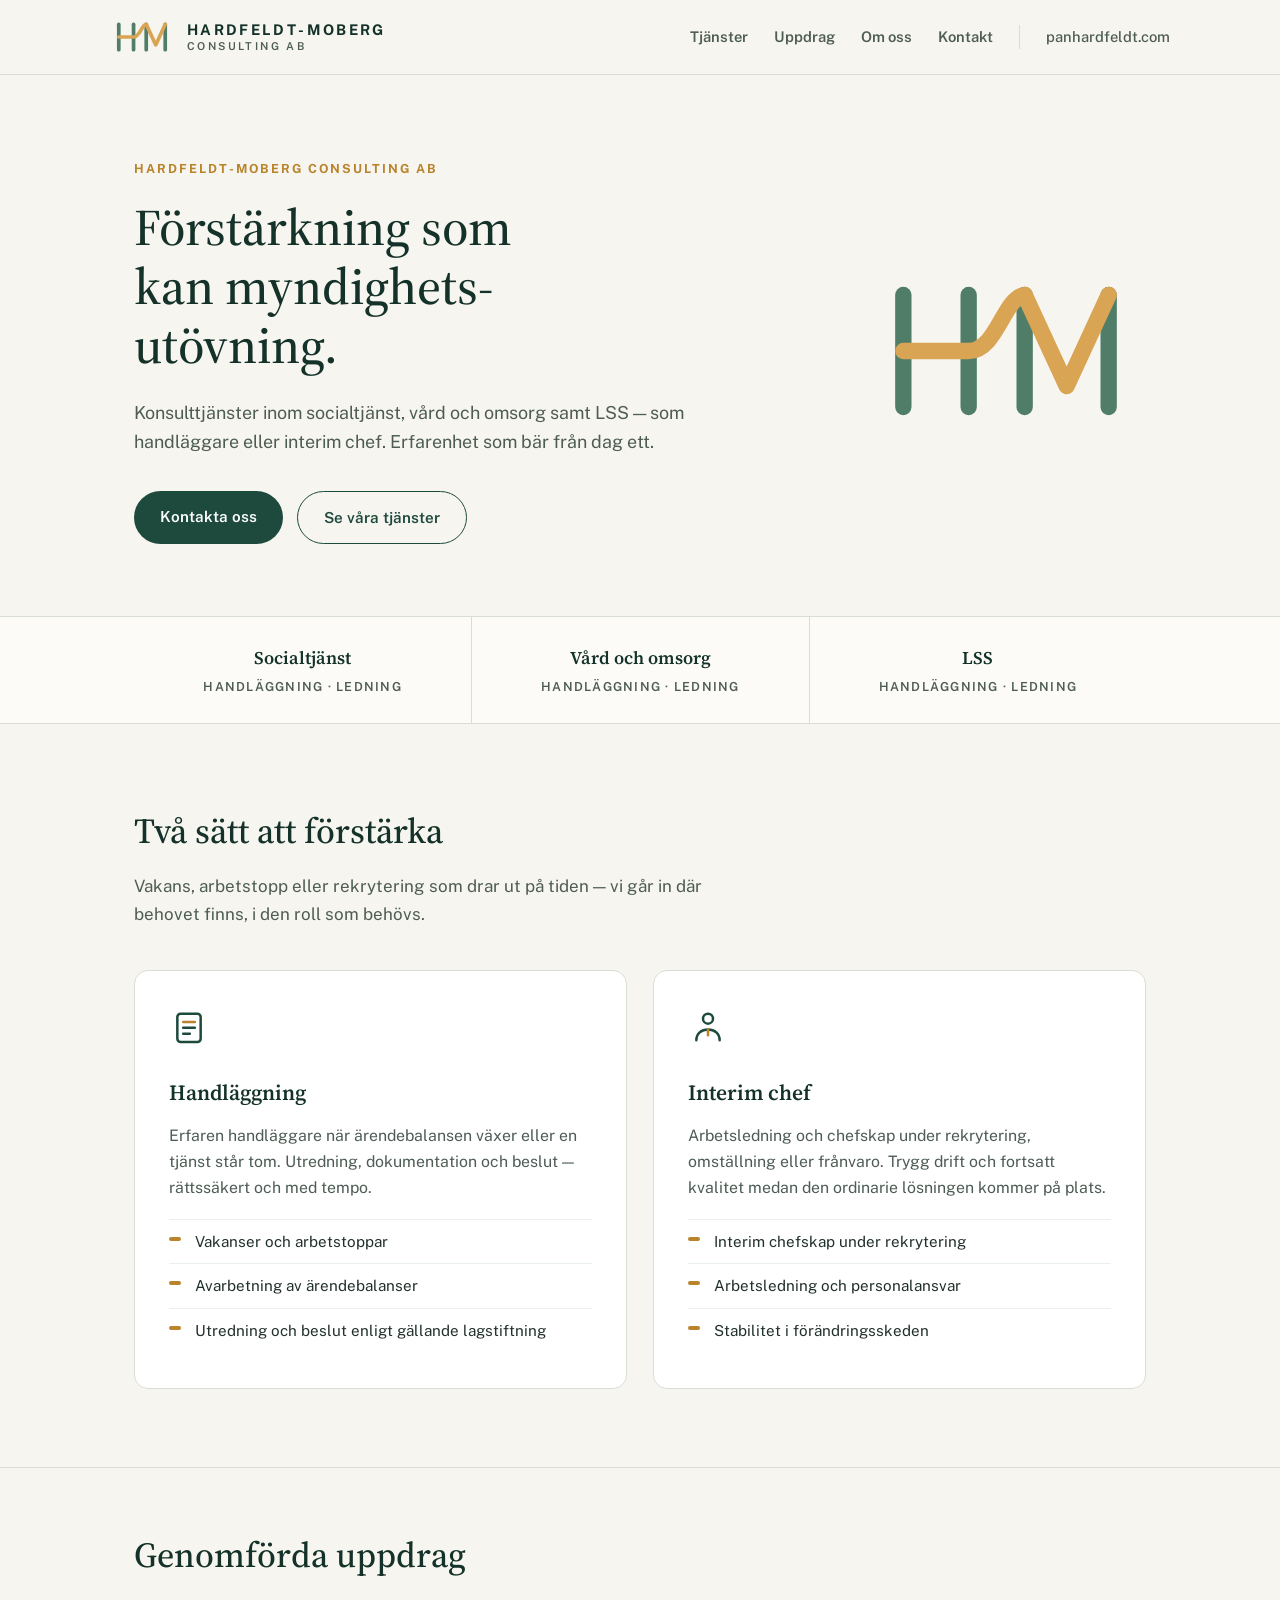
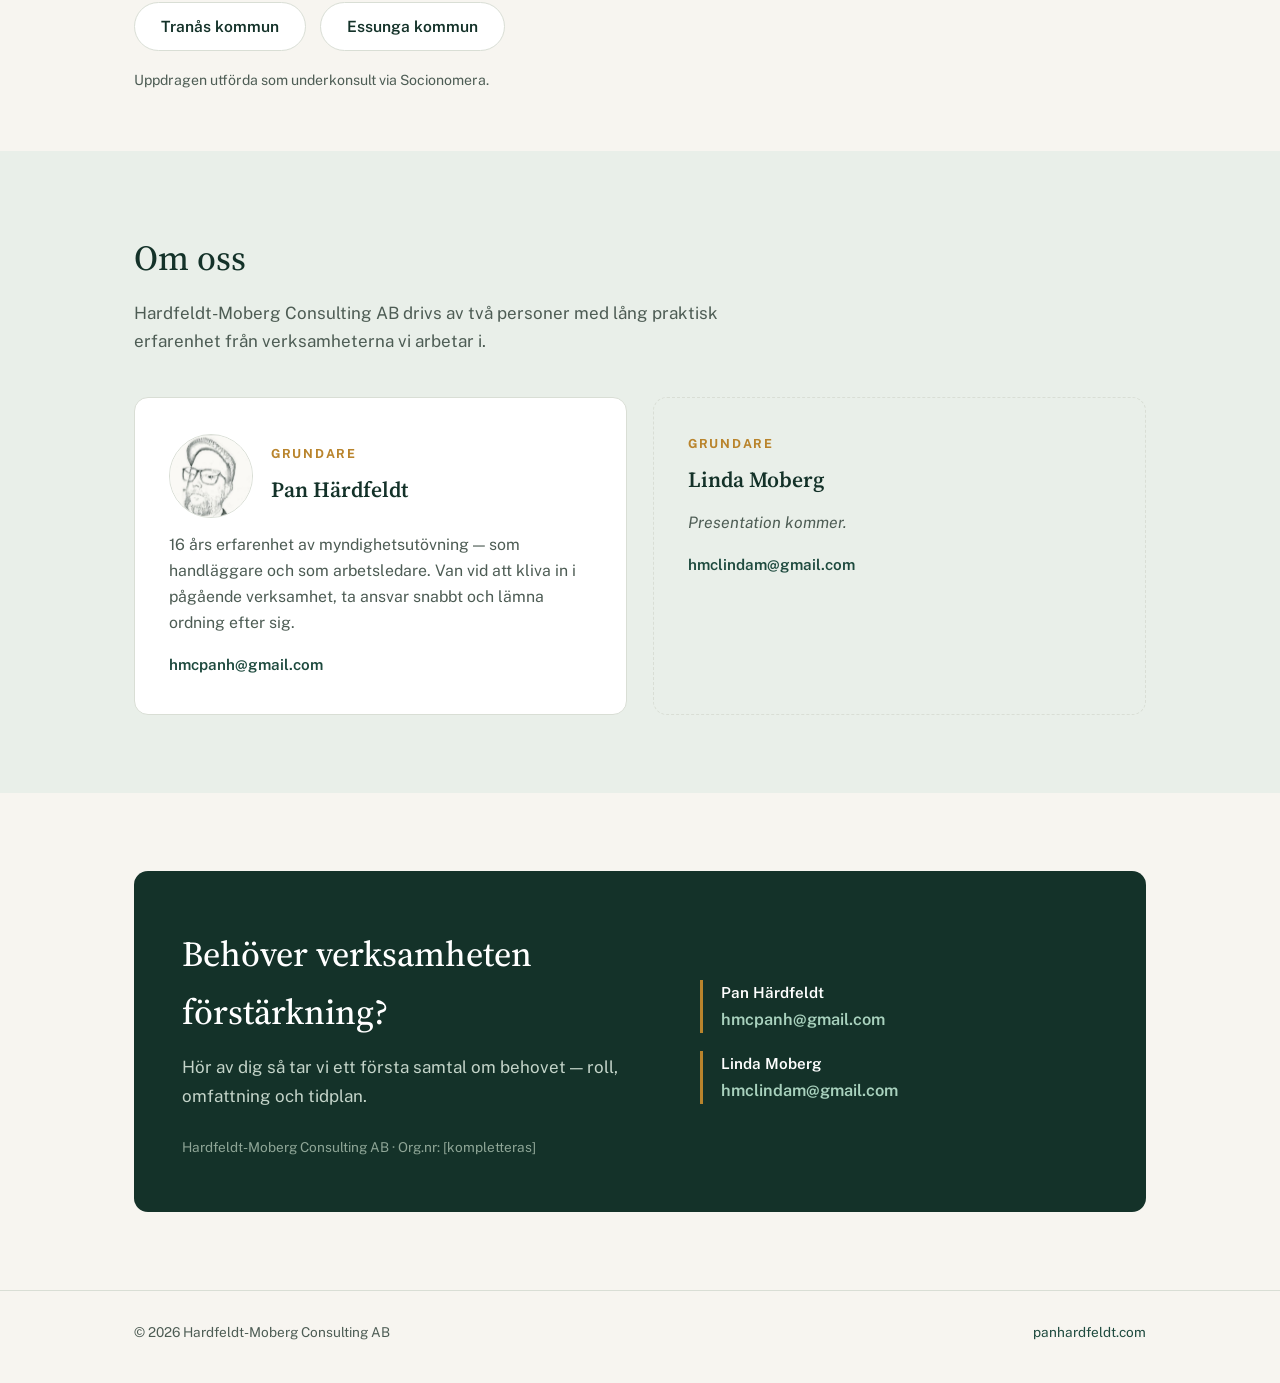
==== konsult/index.html @ 7de7f47b "Add Hardfeldt Moberg Consulting subpage at /konsult/ - New konsult/index.html (copied verbatim from " ====
<!DOCTYPE html>
<html lang="sv">
<head>
<meta charset="UTF-8">
<meta name="viewport" content="width=device-width, initial-scale=1.0">
<title>Hardfeldt-Moberg Consulting AB — Konsulttjänster inom socialtjänst, vård och omsorg samt LSS</title>
<meta name="description" content="Konsulttjänster inom socialtjänst, vård och omsorg samt LSS — som handläggare eller interim chef.">
<link rel="preconnect" href="https://fonts.googleapis.com">
<link rel="preconnect" href="https://fonts.gstatic.com" crossorigin>
<link href="https://fonts.googleapis.com/css2?family=Source+Serif+4:opsz,wght@8..60,400;8..60,500;8..60,600&family=Public+Sans:wght@400;500;600;700&display=swap" rel="stylesheet">
<style>
  :root{
    --paper:#F7F5F0;
    --panel:#E9EFE9;
    --ink:#22302A;
    --ink-soft:#4D5C54;
    --green:#1E4A3E;
    --green-deep:#143229;
    --honung:#B9842C;
    --line:#D9DED5;
    --radius:14px;
  }
  *{margin:0;padding:0;box-sizing:border-box}
  html{scroll-behavior:smooth}
  body{
    background:var(--paper);
    color:var(--ink);
    font-family:'Public Sans',system-ui,sans-serif;
    font-size:17px;
    line-height:1.65;
    -webkit-font-smoothing:antialiased;
  }
  a{color:var(--green);text-decoration:none}
  a:hover{color:var(--green-deep)}
  :focus-visible{outline:3px solid var(--honung);outline-offset:3px;border-radius:4px}

  .wrap{max-width:1060px;margin:0 auto;padding:0 24px}

  /* ---------- Header ---------- */
  header{
    border-bottom:1px solid var(--line);
    background:var(--paper);
  }
  .header-inner{
    display:flex;align-items:center;justify-content:space-between;
    padding:18px 0;gap:16px;flex-wrap:wrap;
  }
  .brand{display:flex;align-items:center;gap:13px}
  .brand svg{flex-shrink:0}
  .brand-text{line-height:1.2}
  .brand-name{
    font-family:'Public Sans',sans-serif;
    font-weight:700;font-size:.92rem;color:var(--green-deep);
    letter-spacing:.16em;text-transform:uppercase;
  }
  .brand-sub{
    font-size:.68rem;font-weight:600;letter-spacing:.22em;
    text-transform:uppercase;color:var(--ink-soft);margin-top:2px;
  }
  nav{display:flex;align-items:center;gap:26px;font-size:.92rem;font-weight:600}
  nav a{color:var(--ink-soft)}
  nav a:hover{color:var(--green-deep)}
  nav .back{
    font-weight:500;color:var(--ink-soft);
    border-left:1px solid var(--line);padding-left:26px;
  }

  /* ---------- Hero ---------- */
  .hero{padding:84px 0 72px;position:relative;overflow:hidden}
  .hero-grid{
    display:grid;grid-template-columns:1fr auto;gap:48px;align-items:center;
  }
  .eyebrow{
    font-size:.78rem;font-weight:700;letter-spacing:.16em;
    text-transform:uppercase;color:var(--honung);margin-bottom:18px;
  }
  h1{
    font-family:'Source Serif 4',serif;
    font-weight:500;
    font-size:clamp(2.1rem,4.6vw,3.2rem);
    line-height:1.16;
    color:var(--green-deep);
    max-width:17ch;
    margin-bottom:22px;
  }
  .hero p.lead{
    font-size:1.12rem;color:var(--ink-soft);max-width:52ch;margin-bottom:34px;
  }
  .cta-row{display:flex;gap:14px;flex-wrap:wrap}
  .btn{
    display:inline-block;padding:13px 26px;border-radius:999px;
    font-weight:600;font-size:.95rem;transition:background .15s ease,color .15s ease;
  }
  .btn-primary{background:var(--green);color:#fff}
  .btn-primary:hover{background:var(--green-deep);color:#fff}
  .btn-secondary{border:1.5px solid var(--green);color:var(--green)}
  .btn-secondary:hover{background:var(--panel);color:var(--green-deep)}

  .hero-mark{display:block}
  @media (max-width:820px){
    .hero-grid{grid-template-columns:1fr}
    .hero-mark{display:none}
  }

  /* ---------- Domänrad ---------- */
  .domains{
    border-top:1px solid var(--line);
    border-bottom:1px solid var(--line);
    background:#FCFBF8;
  }
  .domains-inner{
    display:grid;grid-template-columns:repeat(3,1fr);
  }
  .domain{
    padding:26px 24px;text-align:center;
  }
  .domain + .domain{border-left:1px solid var(--line)}
  .domain .d-name{
    font-family:'Source Serif 4',serif;font-weight:600;
    font-size:1.12rem;color:var(--green-deep);
  }
  .domain .d-tag{
    font-size:.78rem;font-weight:600;letter-spacing:.1em;
    text-transform:uppercase;color:var(--ink-soft);margin-top:4px;
  }
  @media (max-width:680px){
    .domains-inner{grid-template-columns:1fr}
    .domain + .domain{border-left:none;border-top:1px solid var(--line)}
  }

  /* ---------- Tjänster ---------- */
  section{padding:78px 0}
  .section-head{margin-bottom:42px;max-width:60ch}
  h2{
    font-family:'Source Serif 4',serif;font-weight:500;
    font-size:clamp(1.7rem,3vw,2.2rem);color:var(--green-deep);
    margin-bottom:12px;
  }
  .section-head p{color:var(--ink-soft)}

  .services{display:grid;grid-template-columns:1fr 1fr;gap:26px}
  .service{
    background:#fff;border:1px solid var(--line);border-radius:var(--radius);
    padding:36px 34px;
  }
  .service .s-mark{margin-bottom:20px}
  h3{
    font-family:'Source Serif 4',serif;font-weight:600;
    font-size:1.35rem;color:var(--green-deep);margin-bottom:12px;
  }
  .service p{color:var(--ink-soft);font-size:.99rem}
  .service ul{
    list-style:none;margin-top:18px;
  }
  .service li{
    padding:9px 0 9px 26px;position:relative;
    font-size:.95rem;color:var(--ink);
    border-top:1px solid var(--panel);
  }
  .service li::before{
    content:"";position:absolute;left:0;top:17px;
    width:12px;height:4px;border-radius:2px;background:var(--honung);
  }
  @media (max-width:760px){.services{grid-template-columns:1fr}}

  /* ---------- Genomförda uppdrag ---------- */
  .assignments{padding:58px 0;border-top:1px solid var(--line)}
  .assign-row{display:flex;gap:14px;flex-wrap:wrap;margin-top:6px}
  .assign{
    background:#fff;border:1px solid var(--line);border-radius:999px;
    padding:11px 26px;font-weight:600;color:var(--green-deep);font-size:.97rem;
  }
  .assign-note{margin-top:18px;font-size:.88rem;color:var(--ink-soft)}

  /* ---------- Om oss ---------- */
  .about{background:var(--panel)}
  .people{display:grid;grid-template-columns:1fr 1fr;gap:26px}
  .person{
    background:#fff;border:1px solid var(--line);border-radius:var(--radius);
    padding:36px 34px;
  }
  .person .p-role{
    font-size:.78rem;font-weight:700;letter-spacing:.14em;
    text-transform:uppercase;color:var(--honung);margin-bottom:8px;
  }
  .person p{color:var(--ink-soft);font-size:.99rem;margin-bottom:14px}
  .person .p-mail{font-weight:600;font-size:.95rem}
  .person-head{display:flex;align-items:center;gap:18px;margin-bottom:14px}
  .p-photo{
    width:84px;height:84px;border-radius:50%;
    object-fit:cover;border:1px solid var(--line);
    background:#FAF9F5;flex-shrink:0;
  }
  .person.placeholder{
    border-style:dashed;background:transparent;
  }
  .person.placeholder p.fill{
    font-style:italic;color:var(--ink-soft);
  }
  @media (max-width:760px){.people{grid-template-columns:1fr}}

  /* ---------- Kontakt ---------- */
  .contact-card{
    background:var(--green-deep);color:#EDF3EE;
    border-radius:var(--radius);padding:54px 48px;
    display:grid;grid-template-columns:1.2fr 1fr;gap:40px;align-items:center;
  }
  .contact-card h2{color:#fff}
  .contact-card p{color:#C4D4C9;max-width:46ch}
  .contact-list{display:flex;flex-direction:column;gap:18px}
  .contact-item{
    border-left:3px solid var(--honung);padding-left:18px;
  }
  .contact-item .c-name{font-weight:600;color:#fff;font-size:.95rem}
  .contact-item a{color:#A9D2BE;font-size:1.02rem;font-weight:600}
  .contact-item a:hover{color:#fff}
  .orgnr{
    margin-top:26px;font-size:.85rem;color:#8FA697;
  }
  @media (max-width:760px){
    .contact-card{grid-template-columns:1fr;padding:40px 30px}
  }

  /* ---------- Footer ---------- */
  footer{
    border-top:1px solid var(--line);padding:30px 0 40px;
    font-size:.85rem;color:var(--ink-soft);
    display:flex;justify-content:space-between;gap:16px;flex-wrap:wrap;
  }
  footer .wrap{display:flex;justify-content:space-between;gap:16px;flex-wrap:wrap;width:100%}

  /* ---------- Motion ---------- */
  @media (prefers-reduced-motion:no-preference){
    .hero .eyebrow,.hero h1,.hero .lead,.hero .cta-row{
      animation:rise .6s ease both;
    }
    .hero h1{animation-delay:.08s}
    .hero .lead{animation-delay:.16s}
    .hero .cta-row{animation-delay:.24s}
    @keyframes rise{from{opacity:0;transform:translateY(14px)}to{opacity:1;transform:none}}
  }
</style>
</head>
<body>

<header>
  <div class="wrap header-inner">
    <div class="brand">
      <!-- Logotyp: HM-ligatur i monolinje. Den honungsfärgade linjen är H:ets tvärbalk,
           flödar vidare och blir M:ets diagonaler — ett sammanhängande drag som binder de två namnen. -->
      <svg width="64" height="38" viewBox="0 0 120 72" role="img" aria-label="Hardfeldt-Moberg Consulting AB logotyp">
        <g fill="none" stroke-linecap="round" stroke-linejoin="round" stroke-width="7">
          <path d="M16 12 V60" stroke="#4F7D67"/>
          <path d="M44 12 V60" stroke="#4F7D67"/>
          <path d="M68 12 V60" stroke="#4F7D67"/>
          <path d="M104 12 V60" stroke="#4F7D67"/>
          <path d="M16 36 H44 C56 36 59 13 68 12 L86 51 L104 12" stroke="#D9A554"/>
        </g>
      </svg>
      <div class="brand-text">
        <div class="brand-name">Hardfeldt-Moberg</div>
        <div class="brand-sub">Consulting AB</div>
      </div>
    </div>
    <nav aria-label="Sidnavigering">
      <a href="#tjanster">Tjänster</a>
      <a href="#uppdrag">Uppdrag</a>
      <a href="#om-oss">Om oss</a>
      <a href="#kontakt">Kontakt</a>
      <a class="back" href="https://panhardfeldt.com">panhardfeldt.com</a>
    </nav>
  </div>
</header>

<main>

  <div class="hero">
    <div class="wrap hero-grid">
      <div>
        <div class="eyebrow">Hardfeldt-Moberg Consulting AB</div>
        <h1>Förstärkning som kan myndighets&shy;utövning.</h1>
        <p class="lead">Konsulttjänster inom socialtjänst, vård och omsorg samt LSS — som handläggare eller interim chef. Erfarenhet som bär från dag ett.</p>
        <div class="cta-row">
          <a class="btn btn-primary" href="mailto:hmcpanh@gmail.com">Kontakta oss</a>
          <a class="btn btn-secondary" href="#tjanster">Se våra tjänster</a>
        </div>
      </div>
      <!-- Märket i stort format -->
      <svg class="hero-mark" width="280" height="168" viewBox="0 0 120 72" aria-hidden="true">
        <g fill="none" stroke-linecap="round" stroke-linejoin="round" stroke-width="7">
          <path d="M16 12 V60" stroke="#4F7D67"/>
          <path d="M44 12 V60" stroke="#4F7D67"/>
          <path d="M68 12 V60" stroke="#4F7D67"/>
          <path d="M104 12 V60" stroke="#4F7D67"/>
          <path d="M16 36 H44 C56 36 59 13 68 12 L86 51 L104 12" stroke="#D9A554"/>
        </g>
      </svg>
    </div>
  </div>

  <div class="domains" aria-label="Verksamhetsområden">
    <div class="wrap domains-inner">
      <div class="domain">
        <div class="d-name">Socialtjänst</div>
        <div class="d-tag">Handläggning · Ledning</div>
      </div>
      <div class="domain">
        <div class="d-name">Vård och omsorg</div>
        <div class="d-tag">Handläggning · Ledning</div>
      </div>
      <div class="domain">
        <div class="d-name">LSS</div>
        <div class="d-tag">Handläggning · Ledning</div>
      </div>
    </div>
  </div>

  <section id="tjanster">
    <div class="wrap">
      <div class="section-head">
        <h2>Två sätt att förstärka</h2>
        <p>Vakans, arbetstopp eller rekrytering som drar ut på tiden — vi går in där behovet finns, i den roll som behövs.</p>
      </div>
      <div class="services">

        <article class="service">
          <svg class="s-mark" width="40" height="40" viewBox="0 0 48 48" aria-hidden="true">
            <rect x="10" y="8" width="28" height="34" rx="4" fill="none" stroke="#1E4A3E" stroke-width="3"/>
            <line x1="17" y1="18" x2="31" y2="18" stroke="#B9842C" stroke-width="3" stroke-linecap="round"/>
            <line x1="17" y1="25" x2="31" y2="25" stroke="#1E4A3E" stroke-width="3" stroke-linecap="round"/>
            <line x1="17" y1="32" x2="25" y2="32" stroke="#1E4A3E" stroke-width="3" stroke-linecap="round"/>
          </svg>
          <h3>Handläggning</h3>
          <p>Erfaren handläggare när ärendebalansen växer eller en tjänst står tom. Utredning, dokumentation och beslut — rättssäkert och med tempo.</p>
          <ul>
            <li>Vakanser och arbetstoppar</li>
            <li>Avarbetning av ärendebalanser</li>
            <li>Utredning och beslut enligt gällande lagstiftning</li>
          </ul>
        </article>

        <article class="service">
          <svg class="s-mark" width="40" height="40" viewBox="0 0 48 48" aria-hidden="true">
            <circle cx="24" cy="14" r="6" fill="none" stroke="#1E4A3E" stroke-width="3"/>
            <path d="M10 40c0-8 6-13 14-13s14 5 14 13" fill="none" stroke="#1E4A3E" stroke-width="3" stroke-linecap="round"/>
            <line x1="24" y1="27" x2="24" y2="34" stroke="#B9842C" stroke-width="3" stroke-linecap="round"/>
          </svg>
          <h3>Interim chef</h3>
          <p>Arbetsledning och chefskap under rekrytering, omställning eller frånvaro. Trygg drift och fortsatt kvalitet medan den ordinarie lösningen kommer på plats.</p>
          <ul>
            <li>Interim chefskap under rekrytering</li>
            <li>Arbetsledning och personalansvar</li>
            <li>Stabilitet i förändringsskeden</li>
          </ul>
        </article>

      </div>
    </div>
  </section>

  <section class="assignments" id="uppdrag">
    <div class="wrap">
      <div class="section-head" style="margin-bottom:18px">
        <h2>Genomförda uppdrag</h2>
      </div>
      <div class="assign-row">
        <div class="assign">Tranås kommun</div>
        <div class="assign">Essunga kommun</div>
      </div>
      <p class="assign-note">Uppdragen utförda som underkonsult via Socionomera.</p>
    </div>
  </section>

  <section id="om-oss" class="about">
    <div class="wrap">
      <div class="section-head">
        <h2>Om oss</h2>
        <p>Hardfeldt-Moberg Consulting AB drivs av två personer med lång praktisk erfarenhet från verksamheterna vi arbetar i.</p>
      </div>
      <div class="people">

        <article class="person">
          <div class="person-head">
            <img class="p-photo" src="[data-uri]" alt="Pan Härdfeldt, blyertsskiss" width="84" height="84">
            <div>
              <div class="p-role">Grundare</div>
              <h3 style="margin-bottom:0">Pan Härdfeldt</h3>
            </div>
          </div>
          <p>16 års erfarenhet av myndighetsutövning — som handläggare och som arbetsledare. Van vid att kliva in i pågående verksamhet, ta ansvar snabbt och lämna ordning efter sig.</p>
          <a class="p-mail" href="mailto:hmcpanh@gmail.com">hmcpanh@gmail.com</a>
        </article>

        <article class="person placeholder">
          <div class="p-role">Grundare</div>
          <h3>Linda Moberg</h3>
          <p class="fill">Presentation kommer.</p>
          <a class="p-mail" href="mailto:hmclindam@gmail.com">hmclindam@gmail.com</a>
        </article>

      </div>
    </div>
  </section>

  <!-- Vitsord: sektion läggs till här när referenser finns. Medvetet utelämnad tills dess. -->

  <section id="kontakt">
    <div class="wrap">
      <div class="contact-card">
        <div>
          <h2>Behöver verksamheten förstärkning?</h2>
          <p>Hör av dig så tar vi ett första samtal om behovet — roll, omfattning och tidplan.</p>
          <div class="orgnr">Hardfeldt-Moberg Consulting AB · Org.nr: [kompletteras]</div>
        </div>
        <div class="contact-list">
          <div class="contact-item">
            <div class="c-name">Pan Härdfeldt</div>
            <a href="mailto:hmcpanh@gmail.com">hmcpanh@gmail.com</a>
          </div>
          <div class="contact-item">
            <div class="c-name">Linda Moberg</div>
            <a href="mailto:hmclindam@gmail.com">hmclindam@gmail.com</a>
          </div>
        </div>
      </div>
    </div>
  </section>

</main>

<footer>
  <div class="wrap">
    <div>© 2026 Hardfeldt-Moberg Consulting AB</div>
    <div><a href="https://panhardfeldt.com">panhardfeldt.com</a></div>
  </div>
</footer>

</body>
</html>
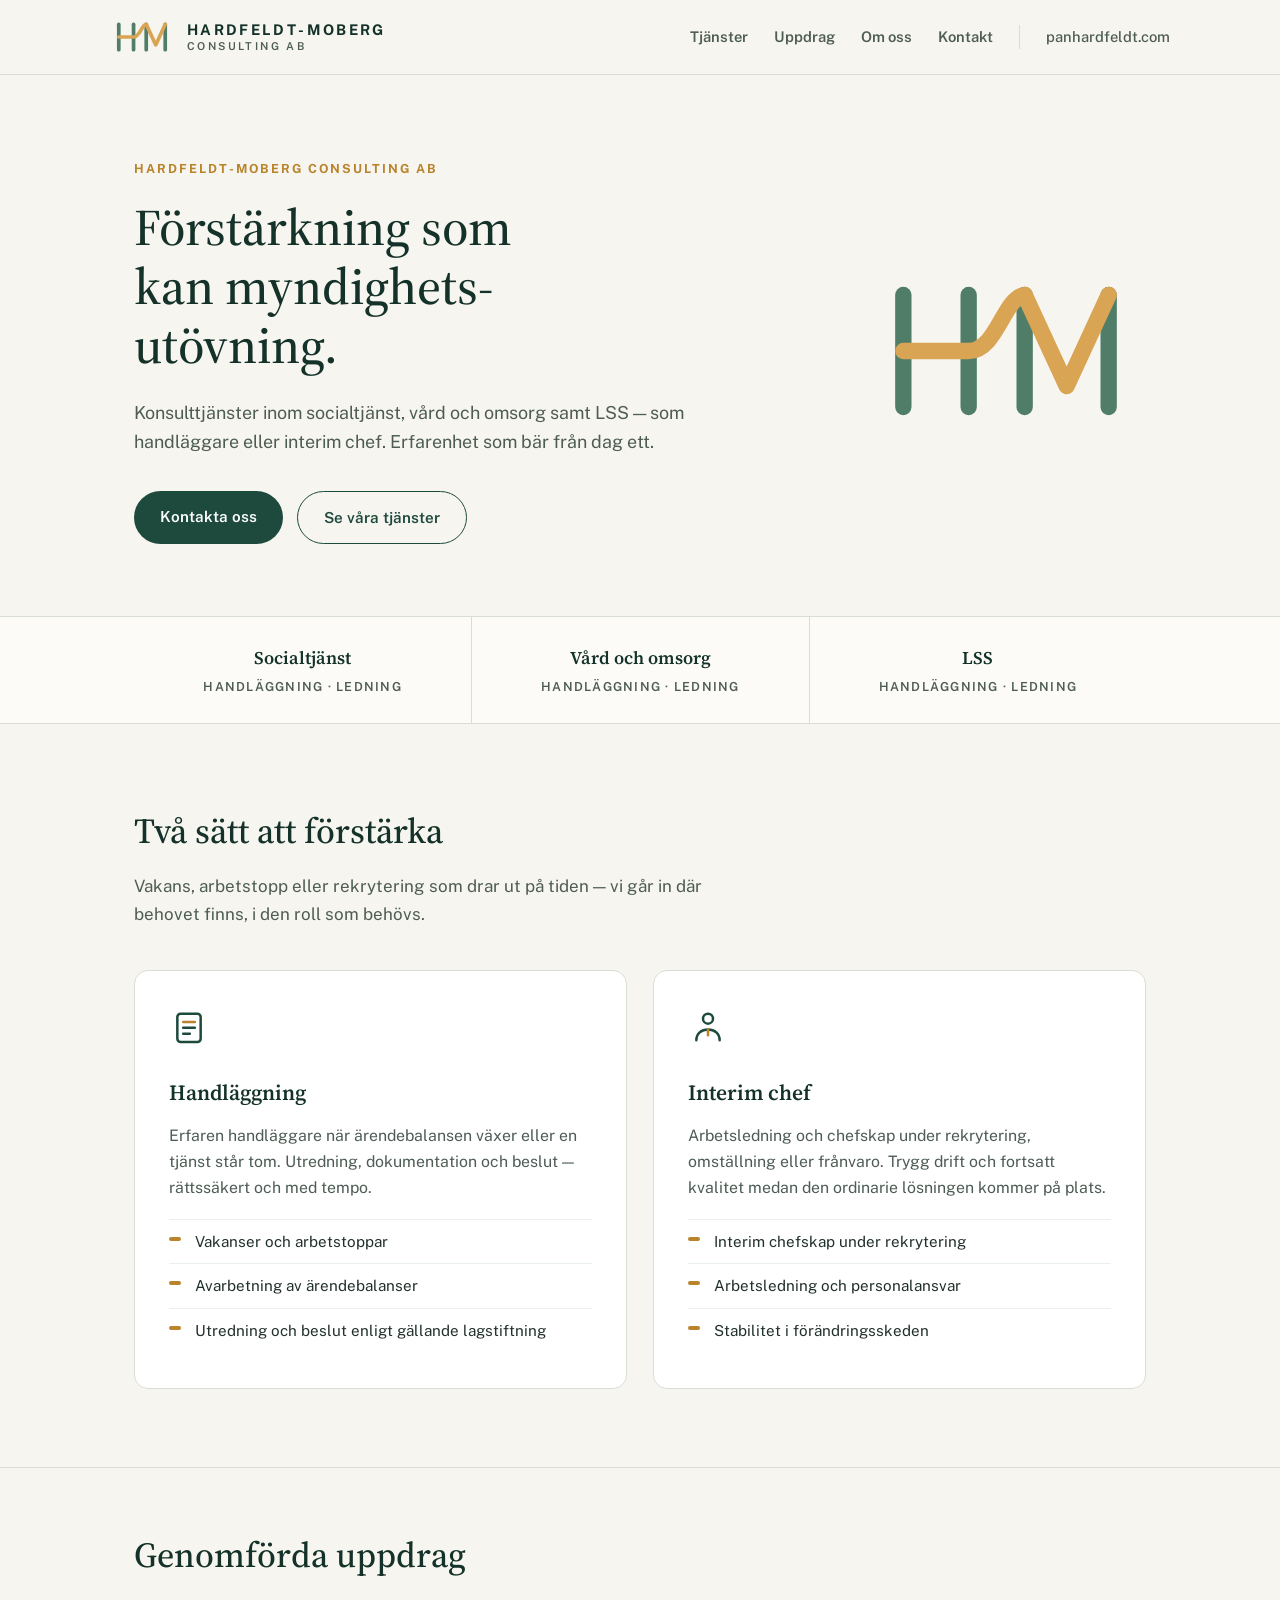
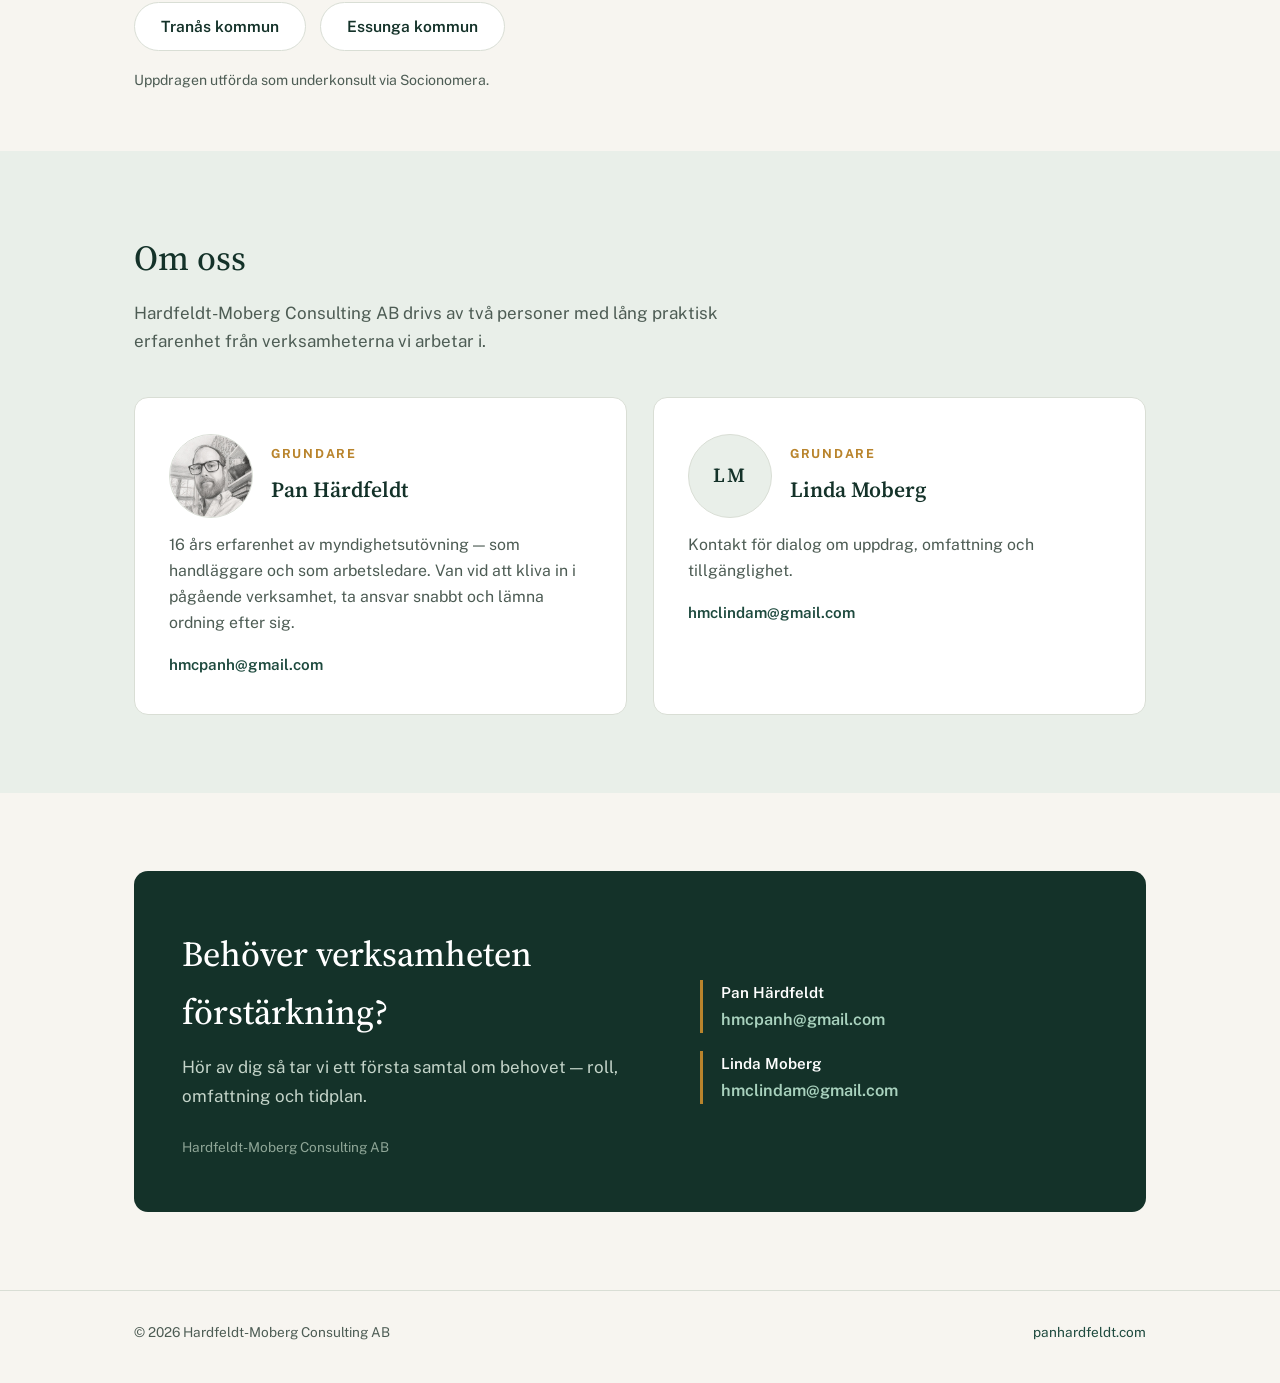
==== commit 2b362132: "Refresh founder platform and project status" ====
--- a/konsult/index.html
+++ b/konsult/index.html
@@ -3,8 +3,15 @@
 <head>
 <meta charset="UTF-8">
 <meta name="viewport" content="width=device-width, initial-scale=1.0">
-<title>Hardfeldt-Moberg Consulting AB — Konsulttjänster inom socialtjänst, vård och omsorg samt LSS</title>
+<title>Hardfeldt-Moberg Consulting — socialtjänst, vård och LSS</title>
 <meta name="description" content="Konsulttjänster inom socialtjänst, vård och omsorg samt LSS — som handläggare eller interim chef.">
+<meta name="theme-color" content="#F7F5F0">
+<link rel="canonical" href="https://panhardfeldt.com/konsult/">
+<meta property="og:title" content="Hardfeldt-Moberg Consulting AB">
+<meta property="og:description" content="Erfaren förstärkning inom socialtjänst, vård och omsorg samt LSS.">
+<meta property="og:type" content="website">
+<meta property="og:url" content="https://panhardfeldt.com/konsult/">
+<meta property="og:image" content="https://panhardfeldt.com/portrait.jpg">
 <link rel="preconnect" href="https://fonts.googleapis.com">
 <link rel="preconnect" href="https://fonts.gstatic.com" crossorigin>
 <link href="https://fonts.googleapis.com/css2?family=Source+Serif+4:opsz,wght@8..60,400;8..60,500;8..60,600&family=Public+Sans:wght@400;500;600;700&display=swap" rel="stylesheet">
@@ -137,6 +144,7 @@
     margin-bottom:12px;
   }
   .section-head p{color:var(--ink-soft)}
+  .section-head.compact{margin-bottom:18px}
 
   .services{display:grid;grid-template-columns:1fr 1fr;gap:26px}
   .service{
@@ -186,10 +194,18 @@
   .person p{color:var(--ink-soft);font-size:.99rem;margin-bottom:14px}
   .person .p-mail{font-weight:600;font-size:.95rem}
   .person-head{display:flex;align-items:center;gap:18px;margin-bottom:14px}
+  .person-head h3{margin-bottom:0}
   .p-photo{
     width:84px;height:84px;border-radius:50%;
     object-fit:cover;border:1px solid var(--line);
     background:#FAF9F5;flex-shrink:0;
+  }
+  .p-monogram{
+    width:84px;height:84px;border-radius:50%;
+    display:grid;place-items:center;flex-shrink:0;
+    border:1px solid var(--line);background:var(--panel);
+    color:var(--green-deep);font-family:'Source Serif 4',serif;
+    font-size:1.25rem;font-weight:600;letter-spacing:.08em;
   }
   .person.placeholder{
     border-style:dashed;background:transparent;
@@ -298,7 +314,7 @@
     </div>
   </div>
 
-  <div class="domains" aria-label="Verksamhetsområden">
+  <div class="domains" role="group" aria-label="Verksamhetsområden">
     <div class="wrap domains-inner">
       <div class="domain">
         <div class="d-name">Socialtjänst</div>
@@ -360,7 +376,7 @@
 
   <section class="assignments" id="uppdrag">
     <div class="wrap">
-      <div class="section-head" style="margin-bottom:18px">
+      <div class="section-head compact">
         <h2>Genomförda uppdrag</h2>
       </div>
       <div class="assign-row">
@@ -381,20 +397,25 @@
 
         <article class="person">
           <div class="person-head">
-            <img class="p-photo" src="[data-uri]" alt="Pan Härdfeldt, blyertsskiss" width="84" height="84">
+            <img class="p-photo" src="../portrait.jpg" alt="Pan Härdfeldt, blyertsskiss" width="84" height="84">
             <div>
               <div class="p-role">Grundare</div>
-              <h3 style="margin-bottom:0">Pan Härdfeldt</h3>
+              <h3>Pan Härdfeldt</h3>
             </div>
           </div>
           <p>16 års erfarenhet av myndighetsutövning — som handläggare och som arbetsledare. Van vid att kliva in i pågående verksamhet, ta ansvar snabbt och lämna ordning efter sig.</p>
           <a class="p-mail" href="mailto:hmcpanh@gmail.com">hmcpanh@gmail.com</a>
         </article>
 
-        <article class="person placeholder">
-          <div class="p-role">Grundare</div>
-          <h3>Linda Moberg</h3>
-          <p class="fill">Presentation kommer.</p>
+        <article class="person">
+          <div class="person-head">
+            <div class="p-monogram" aria-hidden="true">LM</div>
+            <div>
+              <div class="p-role">Grundare</div>
+              <h3>Linda Moberg</h3>
+            </div>
+          </div>
+          <p>Kontakt för dialog om uppdrag, omfattning och tillgänglighet.</p>
           <a class="p-mail" href="mailto:hmclindam@gmail.com">hmclindam@gmail.com</a>
         </article>
 
@@ -410,7 +431,7 @@
         <div>
           <h2>Behöver verksamheten förstärkning?</h2>
           <p>Hör av dig så tar vi ett första samtal om behovet — roll, omfattning och tidplan.</p>
-          <div class="orgnr">Hardfeldt-Moberg Consulting AB · Org.nr: [kompletteras]</div>
+          <div class="orgnr">Hardfeldt-Moberg Consulting AB</div>
         </div>
         <div class="contact-list">
           <div class="contact-item">
